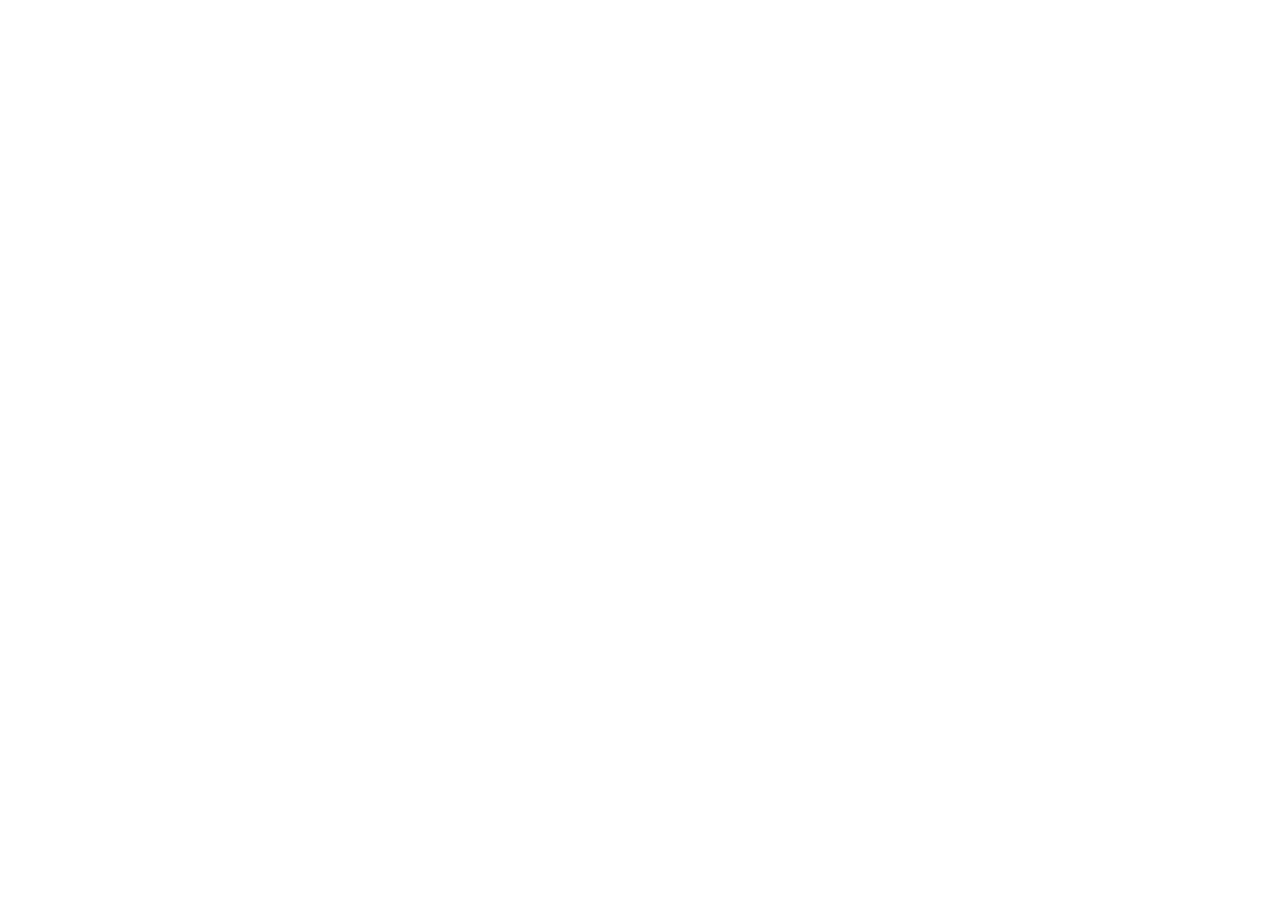
==== index.html @ 43287adf "Add files via upload" ====
<!DOCTYPE html>
<html lang="es">
<head>
  <meta charset="UTF-8" />
  <meta name="viewport" content="width=device-width, initial-scale=1.0, viewport-fit=cover" />
  <title>[ NOMBRE ] - ¡Mis [ EDAD ] años!</title>
  <meta name="description" content="Invitación digital de cumpleaños de [ NOMBRE ]. 19 de septiembre.">

  <!-- Open Graph -->
  <meta property="og:title" content="[ NOMBRE ] - ¡Mis [ EDAD ] años!">
  <meta property="og:description" content="Te invito a celebrar mi cumpleaños el 19 de septiembre.">
  <meta property="og:image" content="assets/fotos/foto-principal.jpg">
  <meta property="og:type" content="website">

  <link rel="stylesheet" href="css/styles.css">
  <link rel="stylesheet" href="css/portada.css">
  <link rel="stylesheet" href="css/invitacion.css">
  <link rel="stylesheet" href="css/detalles.css">
</head>
<body>

  <div id="app"></div>

  <script src="js/config.js"></script>
  <script src="js/reveal.js"></script>
  <script src="js/portada.js"></script>
  <script src="js/invitacion.js"></script>
  <script src="js/detalles.js"></script>
  <script src="js/app.js"></script>

</body>
</html>
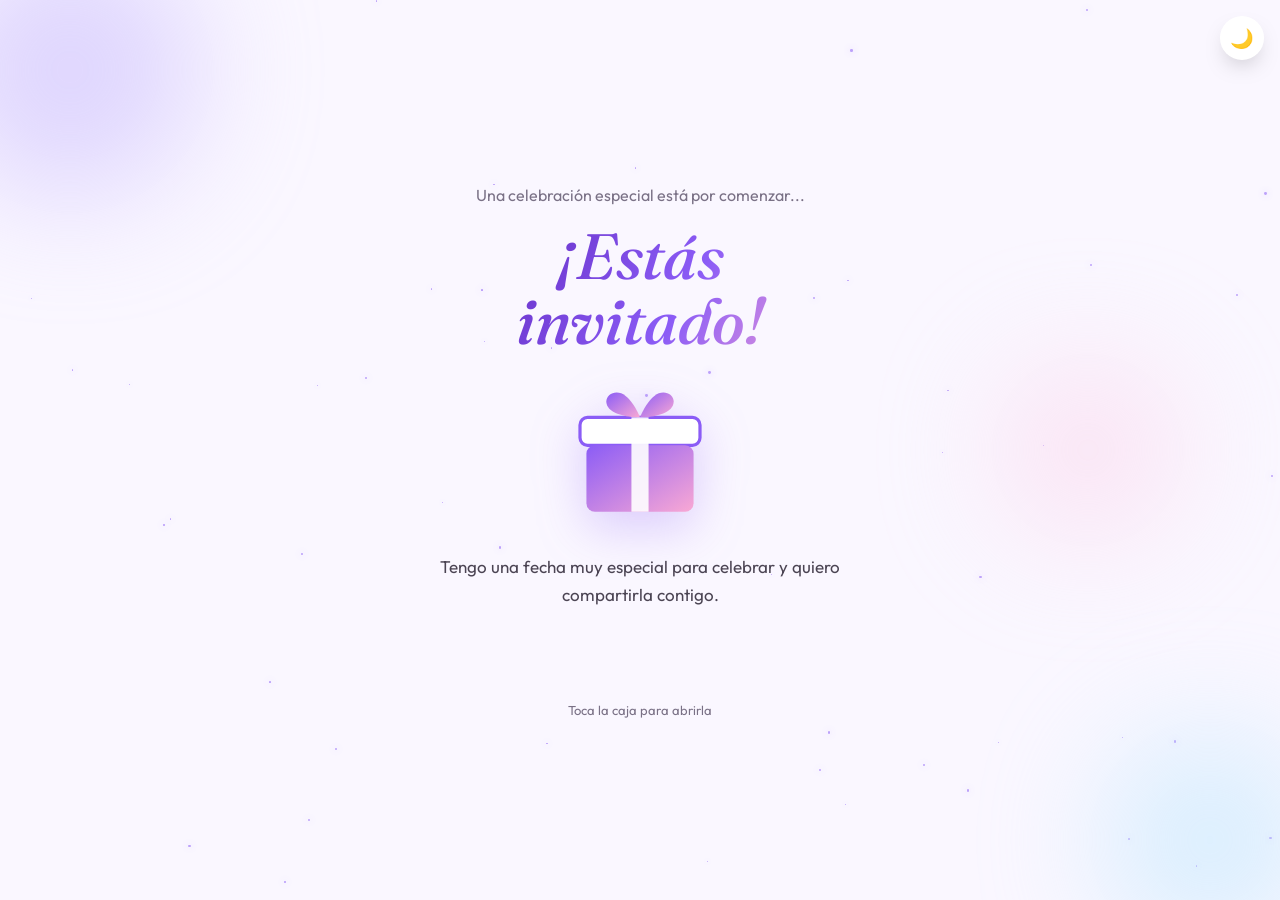
==== commit e3d64e8a: "nueva pag" ====
--- a/index.html
+++ b/index.html
@@ -3,29 +3,47 @@
 <head>
   <meta charset="UTF-8" />
   <meta name="viewport" content="width=device-width, initial-scale=1.0, viewport-fit=cover" />
-  <title>[ NOMBRE ] - ¡Mis [ EDAD ] años!</title>
-  <meta name="description" content="Invitación digital de cumpleaños de [ NOMBRE ]. 19 de septiembre.">
+  <title>[ NOMBRE ] - ¡Estás invitado!</title>
+  <meta name="description" content="Invitación digital de cumpleaños de [ NOMBRE ]. Sábado 19 de septiembre.">
 
   <!-- Open Graph -->
-  <meta property="og:title" content="[ NOMBRE ] - ¡Mis [ EDAD ] años!">
-  <meta property="og:description" content="Te invito a celebrar mi cumpleaños el 19 de septiembre.">
+  <meta property="og:title" content="[ NOMBRE ] - ¡Estás invitado!">
+  <meta property="og:description" content="Te invito a celebrar mi cumpleaños el sábado 19 de septiembre.">
   <meta property="og:image" content="assets/fotos/foto-principal.jpg">
   <meta property="og:type" content="website">
+
+  <!-- Aplica el tema guardado antes de pintar, evita parpadeo -->
+  <script>
+    (function () {
+      try {
+        var saved = localStorage.getItem("theme");
+        var theme = saved || (window.matchMedia && window.matchMedia("(prefers-color-scheme: dark)").matches ? "dark" : "light");
+        document.documentElement.setAttribute("data-theme", theme);
+      } catch (e) {
+        document.documentElement.setAttribute("data-theme", "light");
+      }
+    })();
+  </script>
 
   <link rel="stylesheet" href="css/styles.css">
   <link rel="stylesheet" href="css/portada.css">
   <link rel="stylesheet" href="css/invitacion.css">
-  <link rel="stylesheet" href="css/detalles.css">
 </head>
 <body>
+
+  <button id="themeToggle" class="theme-toggle" type="button" aria-label="Cambiar entre modo claro y oscuro">
+    <span class="theme-toggle__icon theme-toggle__icon--moon">🌙</span>
+    <span class="theme-toggle__icon theme-toggle__icon--sun">☀️</span>
+  </button>
 
   <div id="app"></div>
 
   <script src="js/config.js"></script>
   <script src="js/reveal.js"></script>
+  <script src="js/starfield.js"></script>
+  <script src="js/theme.js"></script>
   <script src="js/portada.js"></script>
   <script src="js/invitacion.js"></script>
-  <script src="js/detalles.js"></script>
   <script src="js/app.js"></script>
 
 </body>
--- a/css/styles.css
+++ b/css/styles.css
@@ -0,0 +1,266 @@
+@import url('https://fonts.googleapis.com/css2?family=Fraunces:ital,opsz,wght@0,9..144,400;0,9..144,600;1,9..144,500;1,9..144,600&family=Outfit:wght@400;500;600;700&family=Baloo+2:wght@500;600;700;800&display=swap');
+
+:root {
+  /* Paleta base */
+  --morado: #8B5CF6;
+  --morado-suave: #C4B5FD;
+  --morado-deep: #5B21B6;
+  --azul-cielo: #7DD3FC;
+  --azul-suave: #BAE6FD;
+  --rosado: #F9A8D4;
+  --rosado-claro: #FBCFE8;
+  --dorado: #F0C36B;
+
+  /* Tipografía */
+  --font-body: 'Outfit', sans-serif;
+  --font-display: 'Fraunces', serif;
+
+  /* Layout */
+  --max-width: 640px;
+  --radius-lg: 28px;
+  --radius-md: 18px;
+  --radius-sm: 10px;
+
+  /* Tokens de tema — modo claro (default) */
+  --bg-page: #FAF7FF;
+  --bg-surface: #FFFFFF;
+  --bg-tint-a: #F2FAFF;
+  --bg-tint-b: #FBCFE8;
+  --text-heading: var(--morado-deep);
+  --text-body: #4B4453;
+  --text-muted: #7A7186;
+  --border-soft: var(--rosado-claro);
+  --heading-grad-1: var(--morado-deep);
+  --heading-grad-2: var(--morado);
+  --heading-grad-3: var(--rosado);
+  --sombra: 0 18px 40px -18px rgba(91, 33, 182, 0.28);
+  --orb-opacity: 0.5;
+  --star-color: rgba(139, 92, 246, 0.55);
+  --star-glow: rgba(139, 92, 246, 0.35);
+}
+
+[data-theme="dark"] {
+  --font-display: 'Baloo 2', sans-serif;
+
+  --bg-page: #150F27;
+  --bg-surface: #1F1836;
+  --bg-tint-a: #17112C;
+  --bg-tint-b: #241733;
+  --text-heading: #F3ECFF;
+  --text-body: #E4DBFF;
+  --text-muted: #A996CF;
+  --border-soft: #3B2E5C;
+  --heading-grad-1: #C4B5FD;
+  --heading-grad-2: #F9A8D4;
+  --heading-grad-3: #7DD3FC;
+  --sombra: 0 18px 40px -18px rgba(0, 0, 0, 0.55);
+  --orb-opacity: 0.28;
+  --star-color: rgba(255, 255, 255, 0.9);
+  --star-glow: rgba(255, 255, 255, 0.55);
+}
+
+* {
+  box-sizing: border-box;
+}
+
+html {
+  scroll-behavior: smooth;
+}
+
+body {
+  margin: 0;
+  min-height: 100vh;
+  width: 100%;
+  overflow-x: hidden;
+  font-family: var(--font-body);
+  color: var(--text-body);
+  background: var(--bg-page);
+  -webkit-font-smoothing: antialiased;
+  transition: background 0.35s ease, color 0.35s ease;
+}
+
+img {
+  max-width: 100%;
+  display: block;
+}
+
+button, a {
+  font-family: inherit;
+}
+
+a {
+  text-decoration: none;
+  color: inherit;
+}
+
+h1, h2, h3 {
+  font-family: var(--font-display);
+  margin: 0;
+  color: var(--text-heading);
+}
+
+p {
+  margin: 0;
+  line-height: 1.65;
+}
+
+.icon {
+  width: 100%;
+  height: 100%;
+  color: var(--morado);
+}
+
+.container {
+  max-width: var(--max-width);
+  margin: 0 auto;
+  padding: 0 22px;
+}
+
+.section-eyebrow {
+  font-size: clamp(13px, 3vw, 14px);
+  letter-spacing: 0.02em;
+  color: var(--rosado);
+  font-weight: 600;
+  margin-bottom: 6px;
+}
+
+.btn {
+  display: inline-flex;
+  align-items: center;
+  justify-content: center;
+  gap: 8px;
+  padding: 15px 30px;
+  border-radius: 999px;
+  border: none;
+  font-family: var(--font-body);
+  font-size: 16px;
+  font-weight: 600;
+  cursor: pointer;
+  transition: transform 0.25s ease, box-shadow 0.25s ease;
+  -webkit-tap-highlight-color: transparent;
+}
+
+.btn:active {
+  transform: scale(0.97);
+}
+
+.btn--primary {
+  background: linear-gradient(135deg, var(--morado), var(--rosado));
+  color: #FFFFFF;
+  box-shadow: var(--sombra);
+}
+
+.btn--primary:hover {
+  box-shadow: 0 22px 46px -16px rgba(91, 33, 182, 0.4);
+}
+
+.btn--outline {
+  background: var(--bg-surface);
+  color: var(--text-heading);
+  border: 1.6px solid var(--morado-suave);
+}
+
+.btn--outline:hover {
+  border-color: var(--morado);
+}
+
+/* ===== Toggle de tema ===== */
+.theme-toggle {
+  position: fixed;
+  top: 16px;
+  right: 16px;
+  z-index: 600;
+  width: 44px;
+  height: 44px;
+  border-radius: 50%;
+  border: none;
+  background: var(--bg-surface);
+  box-shadow: 0 10px 24px -10px rgba(0, 0, 0, 0.35);
+  display: flex;
+  align-items: center;
+  justify-content: center;
+  font-size: 19px;
+  cursor: pointer;
+  transition: background 0.35s ease, transform 0.2s ease;
+}
+
+.theme-toggle:active {
+  transform: scale(0.92);
+}
+
+.theme-toggle__icon--sun { display: none; }
+.theme-toggle__icon--moon { display: inline; }
+
+[data-theme="dark"] .theme-toggle__icon--sun { display: inline; }
+[data-theme="dark"] .theme-toggle__icon--moon { display: none; }
+
+/* ===== Starfield decorativo ===== */
+.starfield {
+  position: absolute;
+  inset: 0;
+  overflow: hidden;
+  pointer-events: none;
+}
+
+.star {
+  position: absolute;
+  border-radius: 50%;
+  background: var(--star-color);
+  box-shadow: 0 0 6px var(--star-glow);
+  animation: starTwinkle var(--dur, 3s) ease-in-out infinite;
+  animation-delay: var(--delay, 0s);
+}
+
+@keyframes starTwinkle {
+  0%, 100% { opacity: 0.15; transform: scale(0.6); }
+  50% { opacity: 1; transform: scale(1); }
+}
+
+@media (prefers-reduced-motion: reduce) {
+  .star {
+    animation: none;
+    opacity: 0.55;
+  }
+}
+
+/* Reveal on scroll */
+.reveal {
+  opacity: 0;
+  transform: translateY(22px);
+  transition: opacity 0.7s ease, transform 0.7s ease;
+}
+
+.reveal.is-visible {
+  opacity: 1;
+  transform: translateY(0);
+}
+
+@media (prefers-reduced-motion: reduce) {
+  .reveal {
+    opacity: 1;
+    transform: none;
+    transition: none;
+  }
+}
+
+/* Confeti decorativo global */
+.confetti-piece {
+  position: absolute;
+  border-radius: 3px;
+  opacity: 0.85;
+  pointer-events: none;
+}
+
+::selection {
+  background: var(--rosado-claro);
+  color: var(--morado-deep);
+}
+
+::-webkit-scrollbar {
+  width: 10px;
+}
+
+::-webkit-scrollbar-thumb {
+  background: var(--morado-suave);
+  border-radius: 10px;
+}
--- a/css/portada.css
+++ b/css/portada.css
@@ -0,0 +1,168 @@
+.portada {
+  position: relative;
+  min-height: 100dvh;
+  width: 100%;
+  display: flex;
+  align-items: center;
+  justify-content: center;
+  background: var(--bg-page);
+  padding: 48px 20px;
+  overflow: hidden;
+}
+
+.portada__orb {
+  position: absolute;
+  border-radius: 50%;
+  filter: blur(60px);
+  opacity: var(--orb-opacity, 0.55);
+  animation: floatOrb 14s ease-in-out infinite;
+}
+
+.portada__orb--1 {
+  width: 260px;
+  height: 260px;
+  background: var(--morado-suave);
+  top: -60px;
+  left: -60px;
+}
+
+.portada__orb--2 {
+  width: 220px;
+  height: 220px;
+  background: var(--azul-suave);
+  bottom: -50px;
+  right: -40px;
+  animation-delay: -4s;
+}
+
+.portada__orb--3 {
+  width: 180px;
+  height: 180px;
+  background: var(--rosado-claro);
+  top: 40%;
+  right: 8%;
+  animation-delay: -8s;
+}
+
+@keyframes floatOrb {
+  0%, 100% { transform: translate(0, 0) scale(1); }
+  50% { transform: translate(12px, -18px) scale(1.06); }
+}
+
+.portada__content {
+  position: relative;
+  z-index: 1;
+  max-width: 420px;
+  width: 100%;
+  text-align: center;
+}
+
+.portada__kicker {
+  font-size: clamp(14px, 3.6vw, 16px);
+  color: var(--text-muted);
+  margin-bottom: 14px;
+}
+
+.portada__title {
+  font-size: clamp(42px, 12vw, 64px);
+  font-style: italic;
+  font-weight: 500;
+  line-height: 1.02;
+  background: linear-gradient(120deg, var(--heading-grad-1), var(--heading-grad-2) 60%, var(--heading-grad-3));
+  -webkit-background-clip: text;
+  background-clip: text;
+  color: transparent;
+  margin-bottom: 28px;
+}
+
+.portada__gift {
+  background: transparent;
+  border: none;
+  cursor: pointer;
+  position: relative;
+  width: 150px;
+  height: 150px;
+  margin: 0 auto 22px;
+  padding: 0;
+  -webkit-tap-highlight-color: transparent;
+}
+
+.portada__giftSvg {
+  width: 100%;
+  height: 100%;
+  position: relative;
+  z-index: 1;
+  transition: transform 0.35s cubic-bezier(0.34, 1.56, 0.64, 1);
+  filter: drop-shadow(0 16px 24px rgba(139, 92, 246, 0.28));
+}
+
+.portada__gift:hover .portada__giftSvg {
+  transform: translateY(-4px) scale(1.04);
+}
+
+.portada__giftLid {
+  transform-origin: 70px 60px;
+  transition: transform 0.4s ease;
+}
+
+.portada__gift.is-open .portada__giftLid {
+  transform: translate(-6px, -18px) rotate(-18deg);
+}
+
+.portada__gift.is-open .portada__giftSvg {
+  transform: scale(1.08);
+}
+
+.portada__giftGlow {
+  position: absolute;
+  inset: -20px;
+  border-radius: 50%;
+  background: radial-gradient(circle, rgba(249, 168, 212, 0.45), transparent 70%);
+  opacity: 0;
+  transition: opacity 0.4s ease;
+  z-index: 0;
+}
+
+.portada__gift.is-open .portada__giftGlow {
+  opacity: 1;
+}
+
+.portada__text {
+  font-size: clamp(15px, 3.6vw, 17px);
+  color: var(--text-body);
+  margin-bottom: 26px;
+  padding: 0 8px;
+}
+
+.portada__cta {
+  opacity: 0;
+  transform: translateY(10px);
+  pointer-events: none;
+  transition: opacity 0.5s ease, transform 0.5s ease;
+  width: 100%;
+  max-width: 260px;
+}
+
+.portada__cta.is-ready {
+  opacity: 1;
+  transform: translateY(0);
+  pointer-events: auto;
+}
+
+.portada__hint {
+  display: block;
+  margin-top: 16px;
+  font-size: 13px;
+  color: var(--text-muted);
+  transition: opacity 0.3s ease;
+}
+
+.portada__hint.is-hidden {
+  opacity: 0;
+}
+
+/* Confeti al abrir */
+.portada .confetti-piece {
+  top: 40%;
+  left: 50%;
+}
--- a/css/invitacion.css
+++ b/css/invitacion.css
@@ -0,0 +1,422 @@
+/* ===== HERO ===== */
+.hero {
+  position: relative;
+  padding: 56px 20px 46px;
+  text-align: center;
+  background: var(--bg-page);
+  overflow: hidden;
+}
+
+.hero__orb {
+  position: absolute;
+  border-radius: 50%;
+  filter: blur(70px);
+  opacity: var(--orb-opacity, 0.5);
+}
+
+.hero__orb--1 {
+  width: 240px;
+  height: 240px;
+  background: var(--azul-suave);
+  top: -80px;
+  right: -70px;
+}
+
+.hero__orb--2 {
+  width: 200px;
+  height: 200px;
+  background: var(--rosado-claro);
+  bottom: 10%;
+  left: -70px;
+}
+
+.hero__kicker {
+  position: relative;
+  font-size: clamp(15px, 3.8vw, 17px);
+  font-weight: 600;
+  color: var(--morado);
+  letter-spacing: 0.02em;
+  margin-bottom: 8px;
+}
+
+.hero__bigName {
+  position: relative;
+  font-family: var(--font-display);
+  font-style: italic;
+  font-weight: 600;
+  font-size: clamp(42px, 13vw, 72px);
+  line-height: 1.05;
+  background: linear-gradient(120deg, var(--heading-grad-1), var(--heading-grad-2) 55%, var(--heading-grad-3));
+  -webkit-background-clip: text;
+  background-clip: text;
+  color: transparent;
+  margin-bottom: 30px;
+}
+
+.hero__photoWrap {
+  position: relative;
+  width: min(72vw, 240px);
+  margin: 0 auto 22px;
+}
+
+.hero__photo {
+  width: 100%;
+  aspect-ratio: 4 / 5;
+  object-fit: cover;
+  border-radius: var(--radius-lg);
+  box-shadow: var(--sombra);
+  position: relative;
+  z-index: 1;
+}
+
+.hero__photoRing {
+  position: absolute;
+  inset: -10px;
+  border-radius: calc(var(--radius-lg) + 10px);
+  border: 2px dashed var(--rosado);
+  z-index: 0;
+}
+
+.hero__date {
+  position: relative;
+  color: var(--text-muted);
+  font-weight: 500;
+  letter-spacing: 0.03em;
+  margin-bottom: 28px;
+}
+
+/* ===== COUNTDOWN ===== */
+.countdown {
+  position: relative;
+  display: flex;
+  justify-content: center;
+  gap: 10px;
+  flex-wrap: nowrap;
+  max-width: 460px;
+  margin: 0 auto;
+}
+
+.countdown__chip {
+  flex: 1;
+  min-width: 0;
+  padding: 14px 4px 12px;
+  border-radius: var(--radius-md);
+  color: #FFFFFF;
+  box-shadow: 0 14px 26px -14px rgba(0, 0, 0, 0.4);
+}
+
+.countdown__chip--morado { background: linear-gradient(150deg, var(--morado), #7C4DE0); }
+.countdown__chip--azul { background: linear-gradient(150deg, var(--azul-cielo), #5CBFEF); transform: translateY(-8px); }
+.countdown__chip--rosa { background: linear-gradient(150deg, var(--rosado), #F080BE); }
+
+.countdown__num {
+  display: block;
+  font-family: var(--font-display);
+  font-size: clamp(22px, 6.5vw, 30px);
+  font-weight: 600;
+  line-height: 1.1;
+}
+
+.countdown__label {
+  display: block;
+  font-size: clamp(10px, 2.6vw, 12px);
+  opacity: 0.9;
+  margin-top: 2px;
+}
+
+.countdown__doneMsg {
+  display: none;
+  margin-top: 18px;
+  font-family: var(--font-display);
+  font-style: italic;
+  font-size: 20px;
+  color: var(--text-heading);
+}
+
+.countdown__doneMsg.is-visible {
+  display: block;
+}
+
+/* ===== MENSAJE ===== */
+.message {
+  padding: 64px 0 56px;
+  text-align: center;
+  background: var(--bg-surface);
+}
+
+.message__title {
+  font-size: clamp(24px, 6vw, 30px);
+  margin: 4px 0 16px;
+}
+
+.message__text {
+  max-width: 480px;
+  margin: 0 auto;
+  color: var(--text-body);
+  font-size: 16px;
+}
+
+/* ===== INFO ===== */
+.info {
+  padding: 60px 0 64px;
+  background: var(--bg-tint-a);
+}
+
+.info__title {
+  text-align: center;
+  font-size: clamp(24px, 6vw, 30px);
+  margin: 4px 0 30px;
+}
+
+.info__ticket {
+  background: var(--bg-surface);
+  border-radius: var(--radius-lg);
+  padding: 8px 26px;
+  box-shadow: var(--sombra);
+  position: relative;
+}
+
+.info__ticket::before,
+.info__ticket::after {
+  content: "";
+  position: absolute;
+  width: 26px;
+  height: 26px;
+  background: var(--bg-tint-a);
+  border-radius: 50%;
+  top: 50%;
+  transform: translateY(-50%);
+}
+
+.info__ticket::before { left: -13px; }
+.info__ticket::after { right: -13px; }
+
+.info__row {
+  display: flex;
+  align-items: center;
+  gap: 16px;
+  padding: 18px 0;
+}
+
+.info__icon {
+  width: 40px;
+  height: 40px;
+  flex-shrink: 0;
+}
+
+.info__text {
+  display: flex;
+  flex-direction: column;
+  text-align: left;
+}
+
+.info__label {
+  font-size: 12.5px;
+  color: var(--text-muted);
+  text-transform: lowercase;
+}
+
+.info__value {
+  font-family: var(--font-display);
+  font-size: 18px;
+  color: var(--text-heading);
+  font-weight: 600;
+}
+
+.info__sub {
+  font-size: 13px;
+  color: var(--text-muted);
+  margin-top: 1px;
+}
+
+.info__divider {
+  border-top: 1.6px dashed var(--border-soft);
+}
+
+.info__mapsBtn {
+  display: flex;
+  width: fit-content;
+  margin: 26px auto 0;
+}
+
+/* ===== PRESUPUESTO ===== */
+.presupuesto {
+  display: flex;
+  gap: 14px;
+  align-items: flex-start;
+  max-width: 480px;
+  margin: 26px auto 0;
+  padding: 20px;
+  background: var(--bg-surface);
+  border: 1.6px dashed var(--morado-suave);
+  border-radius: var(--radius-md);
+  text-align: left;
+}
+
+.presupuesto__icon {
+  width: 34px;
+  height: 34px;
+  flex-shrink: 0;
+  color: var(--morado);
+}
+
+.presupuesto__title {
+  font-size: 16px;
+  margin-bottom: 6px;
+}
+
+.presupuesto__text {
+  font-size: 14px;
+  color: var(--text-body);
+  line-height: 1.6;
+}
+
+.presupuesto__text strong {
+  color: var(--text-heading);
+}
+
+/* ===== GALERÍA ===== */
+.gallery {
+  padding: 60px 0 66px;
+  background: var(--bg-page);
+}
+
+.gallery__title {
+  text-align: center;
+  font-size: clamp(24px, 6vw, 30px);
+  margin: 4px 0 30px;
+}
+
+.gallery__grid {
+  max-width: 640px;
+  margin: 0 auto;
+  padding: 0 16px;
+  display: grid;
+  grid-template-columns: repeat(3, 1fr);
+  grid-auto-rows: 110px;
+  gap: 10px;
+}
+
+.gallery__img {
+  width: 100%;
+  height: 100%;
+  object-fit: cover;
+  border-radius: var(--radius-sm);
+  cursor: pointer;
+  transition: transform 0.3s ease, box-shadow 0.3s ease;
+  box-shadow: 0 8px 18px -10px rgba(0, 0, 0, 0.35);
+}
+
+.gallery__img:nth-child(1) { transform: rotate(-2deg); }
+.gallery__img:nth-child(3) { transform: rotate(2deg); }
+.gallery__img:nth-child(5) { transform: rotate(-1.5deg); }
+
+.gallery__img--tall {
+  grid-row: span 2;
+}
+
+.gallery__img:hover {
+  transform: scale(1.03) rotate(0deg);
+  box-shadow: 0 14px 26px -12px rgba(0, 0, 0, 0.45);
+}
+
+/* ===== LIGHTBOX ===== */
+.lightbox {
+  position: fixed;
+  inset: 0;
+  background: rgba(10, 8, 20, 0.88);
+  display: flex;
+  align-items: center;
+  justify-content: center;
+  padding: 24px;
+  opacity: 0;
+  visibility: hidden;
+  transition: opacity 0.3s ease;
+  z-index: 999;
+}
+
+.lightbox.is-active {
+  opacity: 1;
+  visibility: visible;
+}
+
+.lightbox__img {
+  max-width: 100%;
+  max-height: 86vh;
+  border-radius: var(--radius-md);
+  box-shadow: 0 20px 60px rgba(0, 0, 0, 0.5);
+}
+
+.lightbox__close {
+  position: absolute;
+  top: 22px;
+  right: 22px;
+  width: 42px;
+  height: 42px;
+  border-radius: 50%;
+  border: none;
+  background: rgba(255, 255, 255, 0.92);
+  color: var(--morado-deep);
+  font-size: 18px;
+  cursor: pointer;
+}
+
+/* ===== RSVP ===== */
+.rsvp {
+  position: relative;
+  padding: 70px 0 60px;
+  background: linear-gradient(180deg, var(--bg-page) 0%, var(--bg-tint-b) 100%);
+  text-align: center;
+  overflow: hidden;
+}
+
+.rsvp__orb {
+  position: absolute;
+  width: 260px;
+  height: 260px;
+  border-radius: 50%;
+  background: var(--morado-suave);
+  opacity: 0.3;
+  filter: blur(70px);
+  top: -60px;
+  right: -60px;
+}
+
+.rsvp__inner {
+  position: relative;
+  max-width: 420px;
+}
+
+.rsvp__title {
+  font-size: clamp(26px, 6.4vw, 32px);
+  margin-bottom: 12px;
+}
+
+.rsvp__text {
+  color: var(--text-body);
+  margin-bottom: 26px;
+}
+
+
+/* ===== FOOTER ===== */
+.footer {
+  padding: 34px 0 46px;
+  text-align: center;
+  background: var(--bg-page);
+}
+
+.footer__text {
+  font-family: var(--font-display);
+  font-style: italic;
+  font-size: 18px;
+  color: var(--morado);
+}
+
+@media (max-width: 380px) {
+  .countdown {
+    gap: 6px;
+  }
+  .countdown__chip {
+    padding: 12px 2px 10px;
+  }
+}
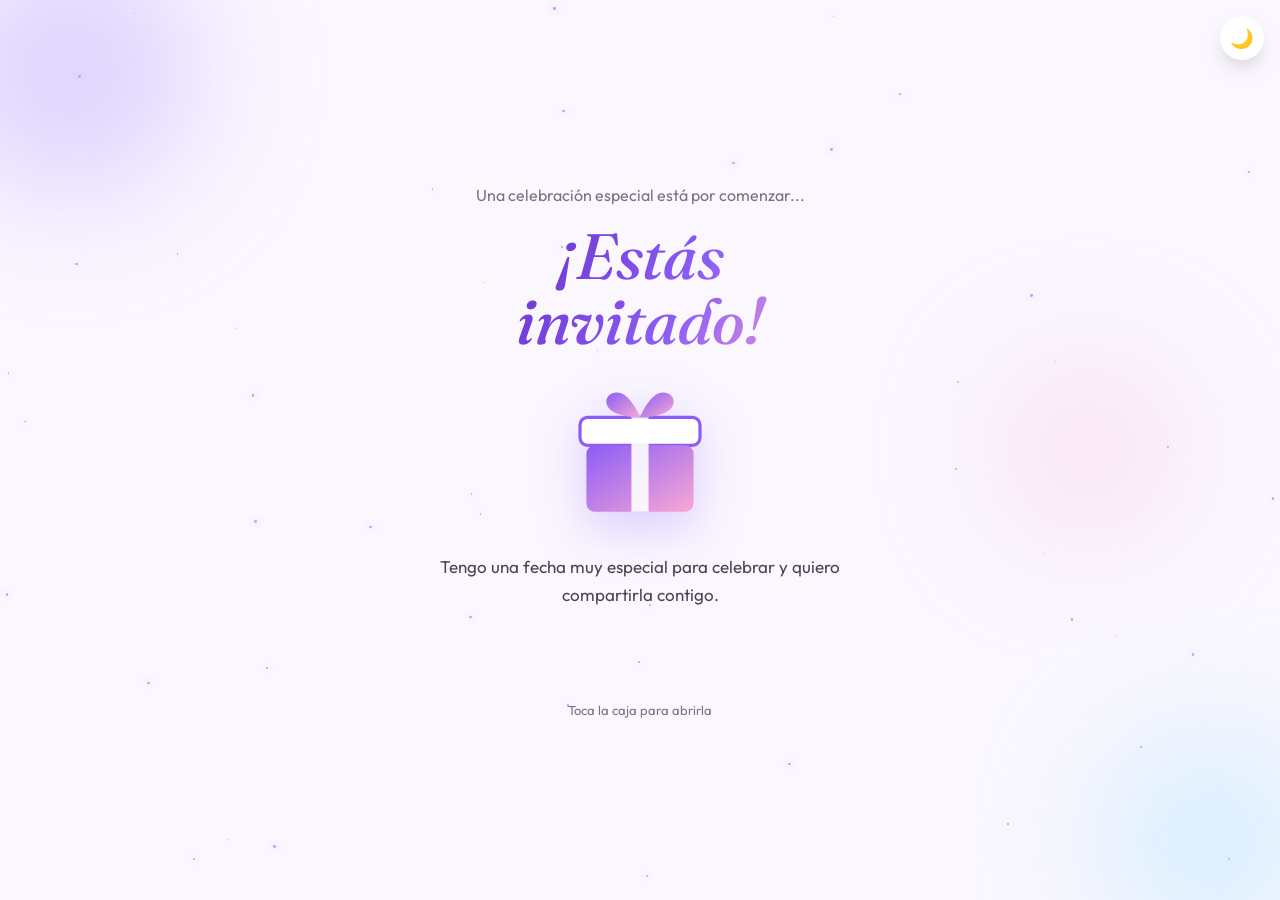
==== commit e057448c: "Nueva reja" ====
--- a/index.html
+++ b/index.html
@@ -3,13 +3,13 @@
 <head>
   <meta charset="UTF-8" />
   <meta name="viewport" content="width=device-width, initial-scale=1.0, viewport-fit=cover" />
-  <title>[ NOMBRE ] - ¡Estás invitado!</title>
-  <meta name="description" content="Invitación digital de cumpleaños de [ NOMBRE ]. Sábado 19 de septiembre.">
+  <title>Cumple CAro - ¡Estás invitado!</title>
+  <meta name="description" content="Invitación digital de cumpleaños de Carolina. Sábado 19 de septiembre.">
 
   <!-- Open Graph -->
-  <meta property="og:title" content="[ NOMBRE ] - ¡Estás invitado!">
+  <meta property="og:title" content="Cumple CAro - ¡Estás invitado!">
   <meta property="og:description" content="Te invito a celebrar mi cumpleaños el sábado 19 de septiembre.">
-  <meta property="og:image" content="assets/fotos/foto-principal.jpg">
+  <meta property="og:image" content="assets/fotos/foto-principal.jpeg">
   <meta property="og:type" content="website">
 
   <!-- Aplica el tema guardado antes de pintar, evita parpadeo -->
--- a/css/invitacion.css
+++ b/css/invitacion.css
@@ -288,18 +288,31 @@
 }
 
 .gallery__grid {
+  width: 100%;
   max-width: 640px;
   margin: 0 auto;
   padding: 0 16px;
   display: grid;
   grid-template-columns: repeat(3, 1fr);
-  grid-auto-rows: 110px;
-  gap: 10px;
+  gap: 12px;
+}
+
+@media (min-width: 720px) {
+  .gallery__grid {
+    grid-template-columns: repeat(4, 1fr);
+    max-width: 920px;
+  }
+}
+
+@media (min-width: 980px) {
+  .gallery__grid {
+    grid-template-columns: repeat(5, 1fr);
+    max-width: 1080px;
+  }
 }
 
 .gallery__img {
   width: 100%;
-  height: 100%;
   object-fit: cover;
   border-radius: var(--radius-sm);
   cursor: pointer;
@@ -310,10 +323,6 @@
 .gallery__img:nth-child(1) { transform: rotate(-2deg); }
 .gallery__img:nth-child(3) { transform: rotate(2deg); }
 .gallery__img:nth-child(5) { transform: rotate(-1.5deg); }
-
-.gallery__img--tall {
-  grid-row: span 2;
-}
 
 .gallery__img:hover {
   transform: scale(1.03) rotate(0deg);
